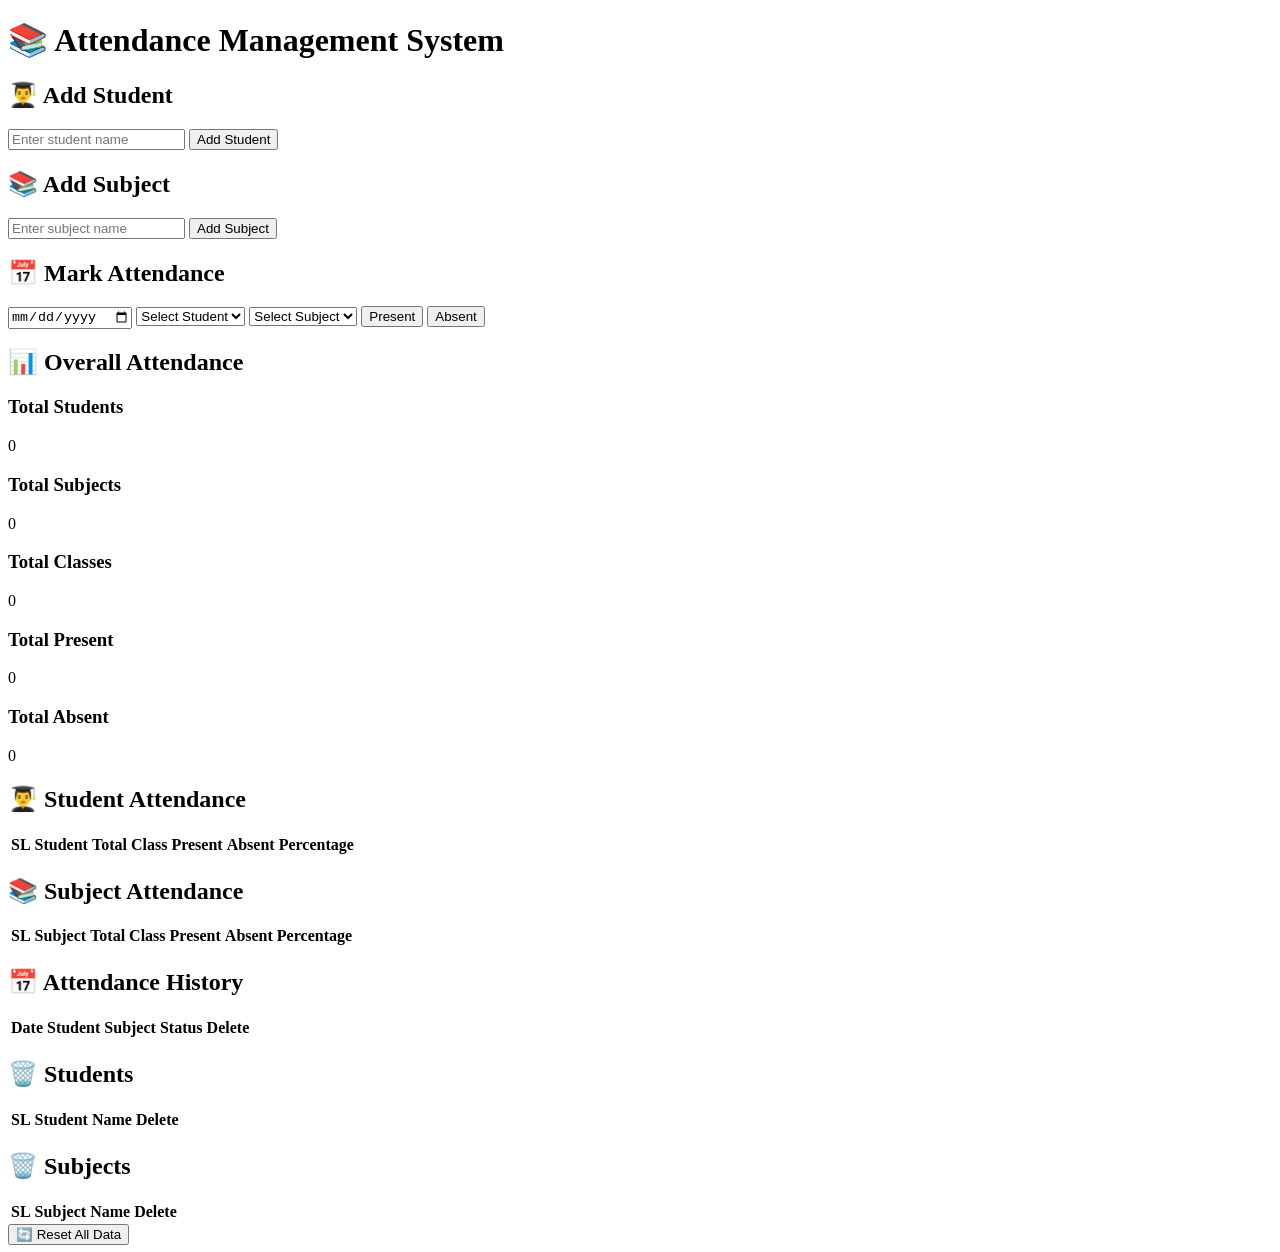
==== index.html @ 7cf8efbd "Add files via upload" ====
<!DOCTYPE html>
<html lang="en">

<head>
    <meta charset="UTF-8">
    <meta name="viewport" content="width=device-width, initial-scale=1.0">

    <title>Attendance Management System</title>

    <link rel="stylesheet" href="style.css">
</head>

<body>

    <div class="container">

        <h1>📚 Attendance Management System</h1>

        <!-- Add Student -->
        <div class="section">

            <h2>👨‍🎓 Add Student</h2>

            <div class="form">

                <input
                    type="text"
                    id="studentName"
                    placeholder="Enter student name">

                <button onclick="addStudent()">
                    Add Student
                </button>

            </div>

        </div>


        <!-- Add Subject -->
        <div class="section">

            <h2>📚 Add Subject</h2>

            <div class="form">

                <input
                    type="text"
                    id="subjectName"
                    placeholder="Enter subject name">

                <button onclick="addSubject()">
                    Add Subject
                </button>

            </div>

        </div>


        <!-- Mark Attendance -->
        <div class="section">

            <h2>📅 Mark Attendance</h2>

            <div class="form">

                <input
                    type="date"
                    id="attendanceDate">

                <select id="studentSelect">
                    <option value="">
                        Select Student
                    </option>
                </select>

                <select id="subjectSelect">
                    <option value="">
                        Select Subject
                    </option>
                </select>

                <button
                    class="present"
                    onclick="markAttendance('Present')">

                    Present

                </button>

                <button
                    class="absent"
                    onclick="markAttendance('Absent')">

                    Absent

                </button>

            </div>

        </div>


        <!-- Summary -->
        <div class="section">

            <h2>📊 Overall Attendance</h2>

            <div class="cards">

                <div class="card">
                    <h3>Total Students</h3>
                    <p id="totalStudents">0</p>
                </div>

                <div class="card">
                    <h3>Total Subjects</h3>
                    <p id="totalSubjects">0</p>
                </div>

                <div class="card">
                    <h3>Total Classes</h3>
                    <p id="totalClasses">0</p>
                </div>

                <div class="card">
                    <h3>Total Present</h3>
                    <p id="totalPresent">0</p>
                </div>

                <div class="card">
                    <h3>Total Absent</h3>
                    <p id="totalAbsent">0</p>
                </div>

            </div>

        </div>


        <!-- Student Attendance -->
        <div class="section">

            <h2>👨‍🎓 Student Attendance</h2>

            <table>

                <thead>
                    <tr>
                        <th>SL</th>
                        <th>Student</th>
                        <th>Total Class</th>
                        <th>Present</th>
                        <th>Absent</th>
                        <th>Percentage</th>
                    </tr>
                </thead>

                <tbody id="studentAttendance">
                </tbody>

            </table>

        </div>


        <!-- Subject Attendance -->
        <div class="section">

            <h2>📚 Subject Attendance</h2>

            <table>

                <thead>
                    <tr>
                        <th>SL</th>
                        <th>Subject</th>
                        <th>Total Class</th>
                        <th>Present</th>
                        <th>Absent</th>
                        <th>Percentage</th>
                    </tr>
                </thead>

                <tbody id="subjectAttendance">
                </tbody>

            </table>

        </div>


        <!-- Attendance History -->
        <div class="section">

            <h2>📅 Attendance History</h2>

            <table>

                <thead>
                    <tr>
                        <th>Date</th>
                        <th>Student</th>
                        <th>Subject</th>
                        <th>Status</th>
                        <th>Delete</th>
                    </tr>
                </thead>

                <tbody id="attendanceHistory">
                </tbody>

            </table>

        </div>


        <!-- Student List -->
        <div class="section">

            <h2>🗑️ Students</h2>

            <table>

                <thead>
                    <tr>
                        <th>SL</th>
                        <th>Student Name</th>
                        <th>Delete</th>
                    </tr>
                </thead>

                <tbody id="studentList">
                </tbody>

            </table>

        </div>


        <!-- Subject List -->
        <div class="section">

            <h2>🗑️ Subjects</h2>

            <table>

                <thead>
                    <tr>
                        <th>SL</th>
                        <th>Subject Name</th>
                        <th>Delete</th>
                    </tr>
                </thead>

                <tbody id="subjectList">
                </tbody>

            </table>

        </div>


        <!-- Reset -->
        <div class="section">

            <button
                class="reset"
                onclick="resetAllData()">

                🔄 Reset All Data

            </button>

        </div>

    </div>


    <script src="script.js"></script>

</body>

</html>
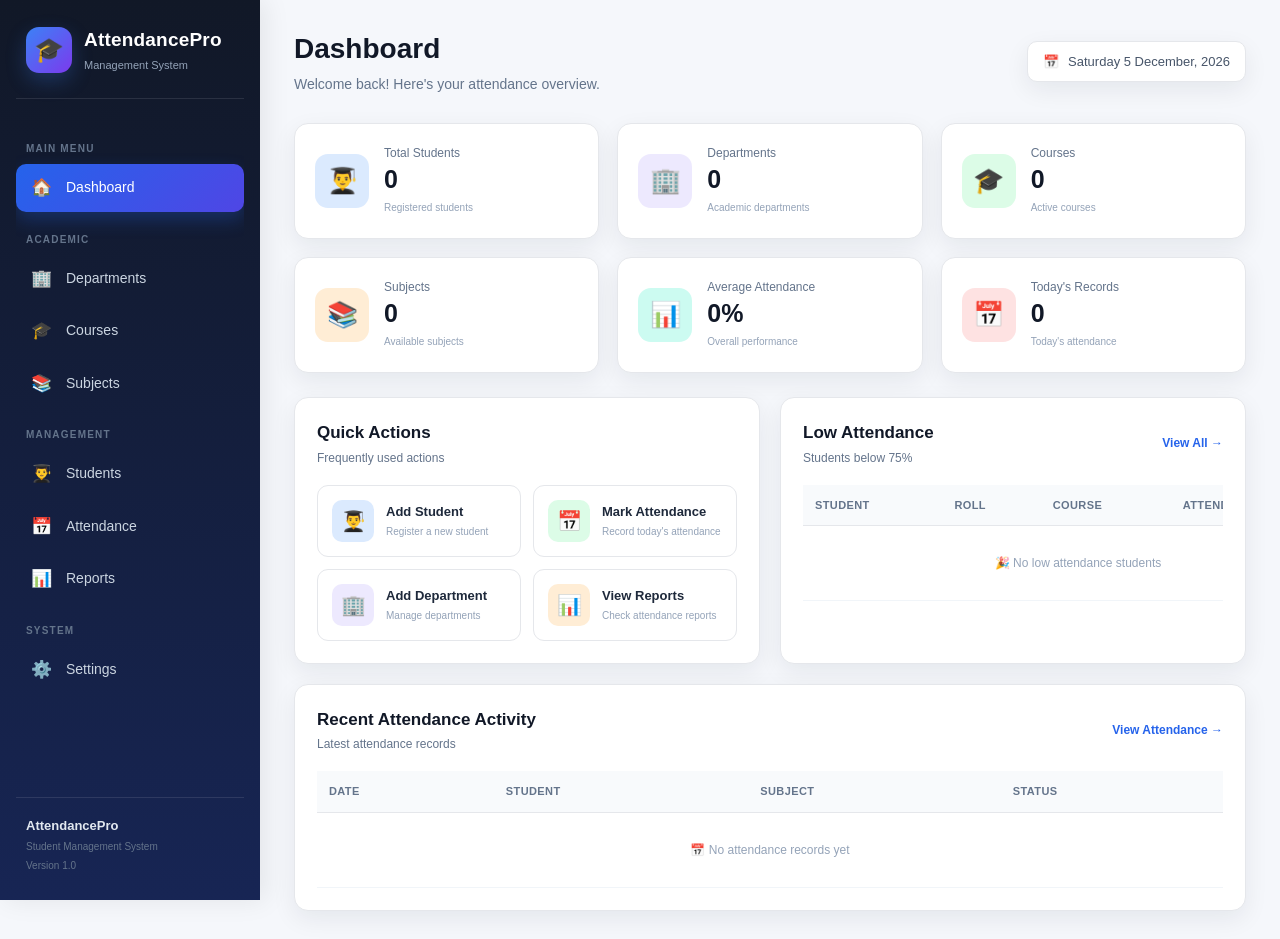
==== commit 29b1b09c: "Add files via upload" ====
--- a/index.html
+++ b/index.html
@@ -5,277 +5,533 @@
     <meta charset="UTF-8">
     <meta name="viewport" content="width=device-width, initial-scale=1.0">
 
-    <title>Attendance Management System</title>
+    <title>AttendancePro | Dashboard</title>
 
     <link rel="stylesheet" href="style.css">
 </head>
 
 <body>
 
-    <div class="container">
-
-        <h1>📚 Attendance Management System</h1>
-
-        <!-- Add Student -->
-        <div class="section">
-
-            <h2>👨‍🎓 Add Student</h2>
-
-            <div class="form">
-
-                <input
-                    type="text"
-                    id="studentName"
-                    placeholder="Enter student name">
-
-                <button onclick="addStudent()">
-                    Add Student
-                </button>
-
+    <!-- ================= SIDEBAR ================= -->
+
+    <aside class="sidebar">
+
+        <div class="logo">
+
+            <div class="logo-icon">
+                🎓
+            </div>
+
+            <div>
+                <h2>AttendancePro</h2>
+                <span>Management System</span>
             </div>
 
         </div>
 
 
-        <!-- Add Subject -->
-        <div class="section">
-
-            <h2>📚 Add Subject</h2>
-
-            <div class="form">
-
-                <input
-                    type="text"
-                    id="subjectName"
-                    placeholder="Enter subject name">
-
-                <button onclick="addSubject()">
-                    Add Subject
-                </button>
-
-            </div>
+        <nav class="sidebar-menu">
+
+            <p class="menu-title">MAIN MENU</p>
+
+            <a href="index.html" class="nav-link active">
+                <span>🏠</span>
+                Dashboard
+            </a>
+
+
+            <p class="menu-title">ACADEMIC</p>
+
+            <a href="departments.html" class="nav-link">
+                <span>🏢</span>
+                Departments
+            </a>
+
+            <a href="courses.html" class="nav-link">
+                <span>🎓</span>
+                Courses
+            </a>
+
+            <a href="subjects.html" class="nav-link">
+                <span>📚</span>
+                Subjects
+            </a>
+
+
+            <p class="menu-title">MANAGEMENT</p>
+
+            <a href="students.html" class="nav-link">
+                <span>👨‍🎓</span>
+                Students
+            </a>
+
+            <a href="attendance.html" class="nav-link">
+                <span>📅</span>
+                Attendance
+            </a>
+
+            <a href="reports.html" class="nav-link">
+                <span>📊</span>
+                Reports
+            </a>
+
+
+            <p class="menu-title">SYSTEM</p>
+
+            <a href="settings.html" class="nav-link">
+                <span>⚙️</span>
+                Settings
+            </a>
+
+        </nav>
+
+
+        <div class="sidebar-footer">
+
+            <strong>AttendancePro</strong>
+
+            <small>
+                Student Management System
+            </small>
+
+            <small>
+                Version 1.0
+            </small>
 
         </div>
 
-
-        <!-- Mark Attendance -->
-        <div class="section">
-
-            <h2>📅 Mark Attendance</h2>
-
-            <div class="form">
-
-                <input
-                    type="date"
-                    id="attendanceDate">
-
-                <select id="studentSelect">
-                    <option value="">
-                        Select Student
-                    </option>
-                </select>
-
-                <select id="subjectSelect">
-                    <option value="">
-                        Select Subject
-                    </option>
-                </select>
-
-                <button
-                    class="present"
-                    onclick="markAttendance('Present')">
-
-                    Present
-
-                </button>
-
-                <button
-                    class="absent"
-                    onclick="markAttendance('Absent')">
-
-                    Absent
-
-                </button>
-
-            </div>
-
-        </div>
-
-
-        <!-- Summary -->
-        <div class="section">
-
-            <h2>📊 Overall Attendance</h2>
-
-            <div class="cards">
-
-                <div class="card">
-                    <h3>Total Students</h3>
-                    <p id="totalStudents">0</p>
-                </div>
-
-                <div class="card">
-                    <h3>Total Subjects</h3>
-                    <p id="totalSubjects">0</p>
-                </div>
-
-                <div class="card">
-                    <h3>Total Classes</h3>
-                    <p id="totalClasses">0</p>
-                </div>
-
-                <div class="card">
-                    <h3>Total Present</h3>
-                    <p id="totalPresent">0</p>
-                </div>
-
-                <div class="card">
-                    <h3>Total Absent</h3>
-                    <p id="totalAbsent">0</p>
-                </div>
-
-            </div>
-
-        </div>
-
-
-        <!-- Student Attendance -->
-        <div class="section">
-
-            <h2>👨‍🎓 Student Attendance</h2>
-
-            <table>
-
-                <thead>
-                    <tr>
-                        <th>SL</th>
-                        <th>Student</th>
-                        <th>Total Class</th>
-                        <th>Present</th>
-                        <th>Absent</th>
-                        <th>Percentage</th>
-                    </tr>
-                </thead>
-
-                <tbody id="studentAttendance">
-                </tbody>
-
-            </table>
-
-        </div>
-
-
-        <!-- Subject Attendance -->
-        <div class="section">
-
-            <h2>📚 Subject Attendance</h2>
-
-            <table>
-
-                <thead>
-                    <tr>
-                        <th>SL</th>
-                        <th>Subject</th>
-                        <th>Total Class</th>
-                        <th>Present</th>
-                        <th>Absent</th>
-                        <th>Percentage</th>
-                    </tr>
-                </thead>
-
-                <tbody id="subjectAttendance">
-                </tbody>
-
-            </table>
-
-        </div>
-
-
-        <!-- Attendance History -->
-        <div class="section">
-
-            <h2>📅 Attendance History</h2>
-
-            <table>
-
-                <thead>
-                    <tr>
-                        <th>Date</th>
-                        <th>Student</th>
-                        <th>Subject</th>
-                        <th>Status</th>
-                        <th>Delete</th>
-                    </tr>
-                </thead>
-
-                <tbody id="attendanceHistory">
-                </tbody>
-
-            </table>
-
-        </div>
-
-
-        <!-- Student List -->
-        <div class="section">
-
-            <h2>🗑️ Students</h2>
-
-            <table>
-
-                <thead>
-                    <tr>
-                        <th>SL</th>
-                        <th>Student Name</th>
-                        <th>Delete</th>
-                    </tr>
-                </thead>
-
-                <tbody id="studentList">
-                </tbody>
-
-            </table>
-
-        </div>
-
-
-        <!-- Subject List -->
-        <div class="section">
-
-            <h2>🗑️ Subjects</h2>
-
-            <table>
-
-                <thead>
-                    <tr>
-                        <th>SL</th>
-                        <th>Subject Name</th>
-                        <th>Delete</th>
-                    </tr>
-                </thead>
-
-                <tbody id="subjectList">
-                </tbody>
-
-            </table>
-
-        </div>
-
-
-        <!-- Reset -->
-        <div class="section">
-
-            <button
-                class="reset"
-                onclick="resetAllData()">
-
-                🔄 Reset All Data
-
-            </button>
-
-        </div>
-
-    </div>
+    </aside>
+
+
+    <!-- ================= MAIN CONTENT ================= -->
+
+    <main class="main-content">
+
+
+        <!-- TOP HEADER -->
+
+        <header class="top-header">
+
+            <div>
+
+                <h1>Dashboard</h1>
+
+                <p>
+                    Welcome back! Here's your attendance overview.
+                </p>
+
+            </div>
+
+
+            <div class="header-right">
+
+                <div class="date-box">
+
+                    <span>📅</span>
+
+                    <span id="currentDate">
+                        Loading...
+                    </span>
+
+                </div>
+
+            </div>
+
+        </header>
+
+
+        <!-- ================= DASHBOARD CARDS ================= -->
+
+        <section class="dashboard-cards">
+
+
+            <!-- STUDENTS -->
+
+            <div class="dashboard-card">
+
+                <div class="card-icon blue">
+                    👨‍🎓
+                </div>
+
+                <div class="card-info">
+
+                    <p>Total Students</p>
+
+                    <h2 id="totalStudents">0</h2>
+
+                    <span class="card-description">
+                        Registered students
+                    </span>
+
+                </div>
+
+            </div>
+
+
+            <!-- DEPARTMENTS -->
+
+            <div class="dashboard-card">
+
+                <div class="card-icon purple">
+                    🏢
+                </div>
+
+                <div class="card-info">
+
+                    <p>Departments</p>
+
+                    <h2 id="totalDepartments">0</h2>
+
+                    <span class="card-description">
+                        Academic departments
+                    </span>
+
+                </div>
+
+            </div>
+
+
+            <!-- COURSES -->
+
+            <div class="dashboard-card">
+
+                <div class="card-icon green">
+                    🎓
+                </div>
+
+                <div class="card-info">
+
+                    <p>Courses</p>
+
+                    <h2 id="totalCourses">0</h2>
+
+                    <span class="card-description">
+                        Active courses
+                    </span>
+
+                </div>
+
+            </div>
+
+
+            <!-- SUBJECTS -->
+
+            <div class="dashboard-card">
+
+                <div class="card-icon orange">
+                    📚
+                </div>
+
+                <div class="card-info">
+
+                    <p>Subjects</p>
+
+                    <h2 id="totalSubjects">0</h2>
+
+                    <span class="card-description">
+                        Available subjects
+                    </span>
+
+                </div>
+
+            </div>
+
+
+            <!-- AVERAGE -->
+
+            <div class="dashboard-card">
+
+                <div class="card-icon teal">
+                    📊
+                </div>
+
+                <div class="card-info">
+
+                    <p>Average Attendance</p>
+
+                    <h2 id="averageAttendance">0%</h2>
+
+                    <span class="card-description">
+                        Overall performance
+                    </span>
+
+                </div>
+
+            </div>
+
+
+            <!-- TODAY -->
+
+            <div class="dashboard-card">
+
+                <div class="card-icon red">
+                    📅
+                </div>
+
+                <div class="card-info">
+
+                    <p>Today's Records</p>
+
+                    <h2 id="todayAttendance">0</h2>
+
+                    <span class="card-description">
+                        Today's attendance
+                    </span>
+
+                </div>
+
+            </div>
+
+        </section>
+
+
+
+        <!-- ================= DASHBOARD GRID ================= -->
+
+        <section class="dashboard-grid">
+
+
+            <!-- QUICK ACTIONS -->
+
+            <div class="dashboard-section">
+
+                <div class="section-header">
+
+                    <div>
+
+                        <h2>Quick Actions</h2>
+
+                        <p>
+                            Frequently used actions
+                        </p>
+
+                    </div>
+
+                </div>
+
+
+                <div class="quick-actions">
+
+
+                    <a href="students.html"
+                        class="quick-action">
+
+                        <div class="quick-icon blue-bg">
+                            👨‍🎓
+                        </div>
+
+                        <div>
+                            <strong>Add Student</strong>
+
+                            <small>
+                                Register a new student
+                            </small>
+                        </div>
+
+                    </a>
+
+
+                    <a href="attendance.html"
+                        class="quick-action">
+
+                        <div class="quick-icon green-bg">
+                            📅
+                        </div>
+
+                        <div>
+                            <strong>Mark Attendance</strong>
+
+                            <small>
+                                Record today's attendance
+                            </small>
+                        </div>
+
+                    </a>
+
+
+                    <a href="departments.html"
+                        class="quick-action">
+
+                        <div class="quick-icon purple-bg">
+                            🏢
+                        </div>
+
+                        <div>
+                            <strong>Add Department</strong>
+
+                            <small>
+                                Manage departments
+                            </small>
+                        </div>
+
+                    </a>
+
+
+                    <a href="reports.html"
+                        class="quick-action">
+
+                        <div class="quick-icon orange-bg">
+                            📊
+                        </div>
+
+                        <div>
+                            <strong>View Reports</strong>
+
+                            <small>
+                                Check attendance reports
+                            </small>
+                        </div>
+
+                    </a>
+
+                </div>
+
+            </div>
+
+
+
+            <!-- LOW ATTENDANCE -->
+
+            <div class="dashboard-section">
+
+                <div class="section-header">
+
+                    <div>
+
+                        <h2>Low Attendance</h2>
+
+                        <p>
+                            Students below 75%
+                        </p>
+
+                    </div>
+
+                    <a href="reports.html"
+                        class="view-all">
+
+                        View All →
+
+                    </a>
+
+                </div>
+
+
+                <div class="table-container">
+
+                    <table>
+
+                        <thead>
+
+                            <tr>
+
+                                <th>Student</th>
+
+                                <th>Roll</th>
+
+                                <th>Course</th>
+
+                                <th>Attendance</th>
+
+                            </tr>
+
+                        </thead>
+
+
+                        <tbody id="lowAttendanceList">
+
+                            <tr>
+
+                                <td colspan="4"
+                                    class="empty-message">
+
+                                    No low attendance students
+
+                                </td>
+
+                            </tr>
+
+                        </tbody>
+
+                    </table>
+
+                </div>
+
+            </div>
+
+
+
+            <!-- RECENT ACTIVITY -->
+
+            <div class="dashboard-section full-width">
+
+                <div class="section-header">
+
+                    <div>
+
+                        <h2>Recent Attendance Activity</h2>
+
+                        <p>
+                            Latest attendance records
+                        </p>
+
+                    </div>
+
+                    <a href="attendance.html"
+                        class="view-all">
+
+                        View Attendance →
+
+                    </a>
+
+                </div>
+
+
+                <div class="table-container">
+
+                    <table>
+
+                        <thead>
+
+                            <tr>
+
+                                <th>Date</th>
+
+                                <th>Student</th>
+
+                                <th>Subject</th>
+
+                                <th>Status</th>
+
+                            </tr>
+
+                        </thead>
+
+
+                        <tbody id="recentAttendance">
+
+                            <tr>
+
+                                <td colspan="4"
+                                    class="empty-message">
+
+                                    No attendance records yet
+
+                                </td>
+
+                            </tr>
+
+                        </tbody>
+
+                    </table>
+
+                </div>
+
+            </div>
+
+
+        </section>
+
+    </main>
 
 
     <script src="script.js"></script>
--- a/style.css
+++ b/style.css
@@ -0,0 +1,1181 @@
+/* =========================================================
+   ATTENDANCEPRO
+   PROFESSIONAL STYLE.CSS
+   ========================================================= */
+
+
+/* =========================================================
+   1. RESET
+   ========================================================= */
+
+* {
+    margin: 0;
+    padding: 0;
+    box-sizing: border-box;
+}
+
+
+:root {
+
+    --primary: #2563eb;
+    --primary-dark: #1d4ed8;
+
+    --purple: #7c3aed;
+    --green: #16a34a;
+    --orange: #ea580c;
+    --red: #dc2626;
+    --teal: #0f766e;
+
+    --bg: #f5f7fb;
+
+    --white: #ffffff;
+
+    --text: #172033;
+    --text-light: #64748b;
+
+    --border: #e5e7eb;
+
+    --sidebar-width: 260px;
+
+    --shadow:
+        0 8px 25px rgba(15, 23, 42, 0.07);
+
+    --radius: 14px;
+}
+
+
+/* =========================================================
+   2. BODY
+   ========================================================= */
+
+body {
+
+    font-family:
+        "Inter",
+        "Segoe UI",
+        Arial,
+        sans-serif;
+
+    background: var(--bg);
+
+    color: var(--text);
+
+    min-height: 100vh;
+
+    line-height: 1.5;
+}
+
+
+/* =========================================================
+   3. LINKS
+   ========================================================= */
+
+a {
+
+    text-decoration: none;
+
+    color: inherit;
+}
+
+
+/* =========================================================
+   4. SIDEBAR
+   ========================================================= */
+
+.sidebar {
+
+    position: fixed;
+
+    left: 0;
+    top: 0;
+
+    width: var(--sidebar-width);
+
+    height: 100vh;
+
+    background:
+        linear-gradient(
+            180deg,
+            #111827 0%,
+            #172554 100%
+        );
+
+    color: white;
+
+    padding: 22px 16px;
+
+    display: flex;
+
+    flex-direction: column;
+
+    z-index: 1000;
+
+    box-shadow:
+        5px 0 25px
+        rgba(0, 0, 0, 0.08);
+}
+
+
+/* =========================================================
+   5. LOGO
+   ========================================================= */
+
+.logo {
+
+    display: flex;
+
+    align-items: center;
+
+    gap: 12px;
+
+    padding: 4px 10px 25px;
+
+    border-bottom:
+        1px solid
+        rgba(255,255,255,0.1);
+}
+
+
+.logo-icon {
+
+    width: 46px;
+
+    height: 46px;
+
+    border-radius: 13px;
+
+    background:
+        linear-gradient(
+            135deg,
+            #3b82f6,
+            #7c3aed
+        );
+
+    display: flex;
+
+    align-items: center;
+
+    justify-content: center;
+
+    font-size: 24px;
+
+    box-shadow:
+        0 8px 20px
+        rgba(59,130,246,0.25);
+}
+
+
+.logo h2 {
+
+    font-size: 19px;
+
+    font-weight: 700;
+
+    letter-spacing: 0.2px;
+}
+
+
+.logo span {
+
+    display: block;
+
+    color: #94a3b8;
+
+    font-size: 11px;
+
+    margin-top: 2px;
+}
+
+
+/* =========================================================
+   6. SIDEBAR MENU
+   ========================================================= */
+
+.sidebar-menu {
+
+    margin-top: 22px;
+
+    flex: 1;
+
+    overflow-y: auto;
+}
+
+
+.menu-title {
+
+    color: #64748b;
+
+    font-size: 10px;
+
+    font-weight: 700;
+
+    letter-spacing: 1.2px;
+
+    margin:
+
+        20px
+        10px
+        8px;
+}
+
+
+.nav-link {
+
+    display: flex;
+
+    align-items: center;
+
+    gap: 12px;
+
+    padding: 11px 13px;
+
+    margin-bottom: 5px;
+
+    border-radius: 10px;
+
+    color: #cbd5e1;
+
+    font-size: 14px;
+
+    transition:
+        0.25s ease;
+}
+
+
+.nav-link span {
+
+    width: 25px;
+
+    text-align: center;
+
+    font-size: 17px;
+}
+
+
+.nav-link:hover {
+
+    background:
+        rgba(255,255,255,0.08);
+
+    color: white;
+
+    transform:
+        translateX(3px);
+}
+
+
+.nav-link.active {
+
+    background:
+        linear-gradient(
+            135deg,
+            #2563eb,
+            #4f46e5
+        );
+
+    color: white;
+
+    box-shadow:
+        0 8px 18px
+        rgba(37,99,235,0.28);
+}
+
+
+/* =========================================================
+   7. SIDEBAR FOOTER
+   ========================================================= */
+
+.sidebar-footer {
+
+    border-top:
+        1px solid
+        rgba(255,255,255,0.1);
+
+    padding:
+        18px 10px 5px;
+
+    display: flex;
+
+    flex-direction: column;
+
+    gap: 4px;
+}
+
+
+.sidebar-footer strong {
+
+    font-size: 13px;
+
+    color: #e2e8f0;
+}
+
+
+.sidebar-footer small {
+
+    color: #64748b;
+
+    font-size: 10px;
+}
+
+
+/* =========================================================
+   8. MAIN CONTENT
+   ========================================================= */
+
+.main-content {
+
+    margin-left:
+        var(--sidebar-width);
+
+    min-height: 100vh;
+
+    padding: 28px 34px;
+}
+
+
+/* =========================================================
+   9. TOP HEADER
+   ========================================================= */
+
+.top-header {
+
+    display: flex;
+
+    justify-content: space-between;
+
+    align-items: center;
+
+    margin-bottom: 28px;
+}
+
+
+.top-header h1 {
+
+    font-size: 28px;
+
+    font-weight: 750;
+
+    color: #111827;
+}
+
+
+.top-header p {
+
+    color: var(--text-light);
+
+    margin-top: 4px;
+
+    font-size: 14px;
+}
+
+
+.header-right {
+
+    display: flex;
+
+    align-items: center;
+}
+
+
+.date-box {
+
+    display: flex;
+
+    align-items: center;
+
+    gap: 9px;
+
+    background: white;
+
+    border: 1px solid var(--border);
+
+    padding: 10px 15px;
+
+    border-radius: 10px;
+
+    font-size: 13px;
+
+    color: #475569;
+
+    box-shadow: var(--shadow);
+}
+
+
+/* =========================================================
+   10. DASHBOARD CARDS
+   ========================================================= */
+
+.dashboard-cards {
+
+    display: grid;
+
+    grid-template-columns:
+        repeat(3, 1fr);
+
+    gap: 18px;
+
+    margin-bottom: 24px;
+}
+
+
+.dashboard-card {
+
+    background: white;
+
+    border:
+        1px solid
+        var(--border);
+
+    border-radius:
+        var(--radius);
+
+    padding: 20px;
+
+    display: flex;
+
+    align-items: center;
+
+    gap: 15px;
+
+    box-shadow: var(--shadow);
+
+    transition:
+        transform 0.25s ease,
+        box-shadow 0.25s ease;
+}
+
+
+.dashboard-card:hover {
+
+    transform:
+        translateY(-4px);
+
+    box-shadow:
+        0 14px 30px
+        rgba(15,23,42,0.10);
+}
+
+
+.card-icon {
+
+    width: 54px;
+
+    height: 54px;
+
+    min-width: 54px;
+
+    border-radius: 13px;
+
+    display: flex;
+
+    align-items: center;
+
+    justify-content: center;
+
+    font-size: 25px;
+}
+
+
+.card-icon.blue {
+
+    background: #dbeafe;
+}
+
+.card-icon.purple {
+
+    background: #ede9fe;
+}
+
+.card-icon.green {
+
+    background: #dcfce7;
+}
+
+.card-icon.orange {
+
+    background: #ffedd5;
+}
+
+.card-icon.teal {
+
+    background: #ccfbf1;
+}
+
+.card-icon.red {
+
+    background: #fee2e2;
+}
+
+
+.card-info p {
+
+    color: var(--text-light);
+
+    font-size: 12px;
+
+    margin-bottom: 2px;
+}
+
+
+.card-info h2 {
+
+    font-size: 25px;
+
+    color: #111827;
+
+    line-height: 1.2;
+}
+
+
+.card-description {
+
+    color: #94a3b8;
+
+    font-size: 10px;
+}
+
+
+/* =========================================================
+   11. DASHBOARD GRID
+   ========================================================= */
+
+.dashboard-grid {
+
+    display: grid;
+
+    grid-template-columns:
+        repeat(2, 1fr);
+
+    gap: 20px;
+}
+
+
+.dashboard-section {
+
+    background: white;
+
+    border:
+        1px solid
+        var(--border);
+
+    border-radius:
+        var(--radius);
+
+    padding: 22px;
+
+    box-shadow: var(--shadow);
+
+    min-width: 0;
+}
+
+
+.dashboard-section.full-width {
+
+    grid-column:
+        1 / -1;
+}
+
+
+/* =========================================================
+   12. SECTION HEADER
+   ========================================================= */
+
+.section-header {
+
+    display: flex;
+
+    justify-content: space-between;
+
+    align-items: center;
+
+    margin-bottom: 18px;
+}
+
+
+.section-header h2 {
+
+    font-size: 17px;
+
+    color: #111827;
+}
+
+
+.section-header p {
+
+    color: var(--text-light);
+
+    font-size: 12px;
+
+    margin-top: 3px;
+}
+
+
+.view-all {
+
+    color: var(--primary);
+
+    font-size: 12px;
+
+    font-weight: 600;
+
+    transition: 0.2s;
+}
+
+
+.view-all:hover {
+
+    color:
+        var(--primary-dark);
+}
+
+
+/* =========================================================
+   13. QUICK ACTIONS
+   ========================================================= */
+
+.quick-actions {
+
+    display: grid;
+
+    grid-template-columns:
+        repeat(2, 1fr);
+
+    gap: 12px;
+}
+
+
+.quick-action {
+
+    display: flex;
+
+    align-items: center;
+
+    gap: 12px;
+
+    padding: 14px;
+
+    border:
+        1px solid
+        var(--border);
+
+    border-radius: 11px;
+
+    transition:
+        0.25s ease;
+}
+
+
+.quick-action:hover {
+
+    border-color:
+        #bfdbfe;
+
+    background:
+        #f8fbff;
+
+    transform:
+        translateY(-2px);
+}
+
+
+.quick-icon {
+
+    width: 42px;
+
+    height: 42px;
+
+    border-radius: 10px;
+
+    display: flex;
+
+    align-items: center;
+
+    justify-content: center;
+
+    font-size: 20px;
+}
+
+
+.blue-bg {
+
+    background: #dbeafe;
+}
+
+.green-bg {
+
+    background: #dcfce7;
+}
+
+.purple-bg {
+
+    background: #ede9fe;
+}
+
+.orange-bg {
+
+    background: #ffedd5;
+}
+
+
+.quick-action strong {
+
+    display: block;
+
+    font-size: 13px;
+
+    color: #1e293b;
+}
+
+
+.quick-action small {
+
+    display: block;
+
+    color: #94a3b8;
+
+    font-size: 10px;
+
+    margin-top: 2px;
+}
+
+
+/* =========================================================
+   14. TABLE
+   ========================================================= */
+
+.table-container {
+
+    width: 100%;
+
+    overflow-x: auto;
+}
+
+
+table {
+
+    width: 100%;
+
+    border-collapse: collapse;
+
+    min-width: 550px;
+}
+
+
+thead {
+
+    background:
+        #f8fafc;
+}
+
+
+th {
+
+    color: #64748b;
+
+    font-size: 11px;
+
+    font-weight: 700;
+
+    text-transform: uppercase;
+
+    letter-spacing: 0.4px;
+
+    padding: 12px;
+
+    text-align: left;
+
+    border-bottom:
+        1px solid
+        var(--border);
+}
+
+
+td {
+
+    padding: 13px 12px;
+
+    font-size: 12px;
+
+    color: #475569;
+
+    border-bottom:
+        1px solid
+        #f1f5f9;
+}
+
+
+tbody tr {
+
+    transition:
+        0.2s ease;
+}
+
+
+tbody tr:hover {
+
+    background:
+        #f8fafc;
+}
+
+
+/* =========================================================
+   15. EMPTY MESSAGE
+   ========================================================= */
+
+.empty-message {
+
+    text-align: center;
+
+    color: #94a3b8;
+
+    padding: 28px !important;
+
+    font-size: 12px;
+}
+
+
+/* =========================================================
+   16. BADGES
+   ========================================================= */
+
+.badge {
+
+    display: inline-flex;
+
+    align-items: center;
+
+    justify-content: center;
+
+    padding: 4px 9px;
+
+    border-radius: 20px;
+
+    font-size: 10px;
+
+    font-weight: 700;
+}
+
+
+.badge-present {
+
+    background: #dcfce7;
+
+    color: #15803d;
+}
+
+
+.badge-absent {
+
+    background: #fee2e2;
+
+    color: #b91c1c;
+}
+
+
+.badge-warning {
+
+    background: #fef3c7;
+
+    color: #a16207;
+}
+
+
+/* =========================================================
+   17. ATTENDANCE PROGRESS
+   ========================================================= */
+
+.attendance-progress {
+
+    display: flex;
+
+    align-items: center;
+
+    gap: 8px;
+
+    min-width: 120px;
+}
+
+
+.progress {
+
+    width: 75px;
+
+    height: 7px;
+
+    background:
+        #e2e8f0;
+
+    border-radius: 20px;
+
+    overflow: hidden;
+}
+
+
+.progress-bar {
+
+    height: 100%;
+
+    border-radius: 20px;
+
+    background:
+        linear-gradient(
+            90deg,
+            #2563eb,
+            #4f46e5
+        );
+}
+
+
+.attendance-percentage {
+
+    font-size: 11px;
+
+    font-weight: 700;
+
+    color: #334155;
+}
+
+
+/* =========================================================
+   18. LOW ATTENDANCE
+   ========================================================= */
+
+.low-attendance {
+
+    color: #dc2626;
+
+    font-weight: 700;
+}
+
+
+/* =========================================================
+   19. SCROLLBAR
+   ========================================================= */
+
+::-webkit-scrollbar {
+
+    width: 7px;
+
+    height: 7px;
+}
+
+
+::-webkit-scrollbar-track {
+
+    background: #f1f5f9;
+}
+
+
+::-webkit-scrollbar-thumb {
+
+    background: #cbd5e1;
+
+    border-radius: 20px;
+}
+
+
+::-webkit-scrollbar-thumb:hover {
+
+    background: #94a3b8;
+}
+
+
+/* =========================================================
+   20. RESPONSIVE - TABLET
+   ========================================================= */
+
+@media (max-width: 1100px) {
+
+    .dashboard-cards {
+
+        grid-template-columns:
+            repeat(2, 1fr);
+
+    }
+
+    .main-content {
+
+        padding:
+            24px;
+
+    }
+
+}
+
+
+/* =========================================================
+   21. RESPONSIVE - MOBILE
+   ========================================================= */
+
+@media (max-width: 768px) {
+
+    :root {
+
+        --sidebar-width: 0px;
+
+    }
+
+
+    .sidebar {
+
+        width: 260px;
+
+        transform:
+            translateX(-100%);
+
+        transition:
+            transform 0.3s ease;
+
+    }
+
+
+    .sidebar.open {
+
+        transform:
+            translateX(0);
+
+    }
+
+
+    .main-content {
+
+        margin-left: 0;
+
+        padding:
+            20px 15px;
+
+    }
+
+
+    .top-header {
+
+        align-items:
+            flex-start;
+
+    }
+
+
+    .top-header h1 {
+
+        font-size: 22px;
+
+    }
+
+
+    .header-right {
+
+        display: none;
+
+    }
+
+
+    .dashboard-cards {
+
+        grid-template-columns:
+            1fr;
+
+    }
+
+
+    .dashboard-grid {
+
+        grid-template-columns:
+            1fr;
+
+    }
+
+
+    .dashboard-section.full-width {
+
+        grid-column:
+            auto;
+
+    }
+
+
+    .quick-actions {
+
+        grid-template-columns:
+            1fr;
+
+    }
+
+
+    .sidebar-overlay {
+
+        position: fixed;
+
+        inset: 0;
+
+        background:
+            rgba(15,23,42,0.45);
+
+        z-index: 999;
+
+        display: none;
+
+    }
+
+
+    .sidebar-overlay.active {
+
+        display: block;
+
+    }
+
+}
+
+
+/* =========================================================
+   22. SMALL MOBILE
+   ========================================================= */
+
+@media (max-width: 480px) {
+
+    .main-content {
+
+        padding:
+            16px 10px;
+
+    }
+
+
+    .dashboard-card {
+
+        padding: 16px;
+
+    }
+
+
+    .dashboard-section {
+
+        padding: 16px;
+
+    }
+
+
+    .card-icon {
+
+        width: 46px;
+
+        height: 46px;
+
+        min-width: 46px;
+
+        font-size: 21px;
+
+    }
+
+
+    .card-info h2 {
+
+        font-size: 21px;
+
+    }
+
+}
+
+
+/* =========================================================
+   END
+========================================================= */
